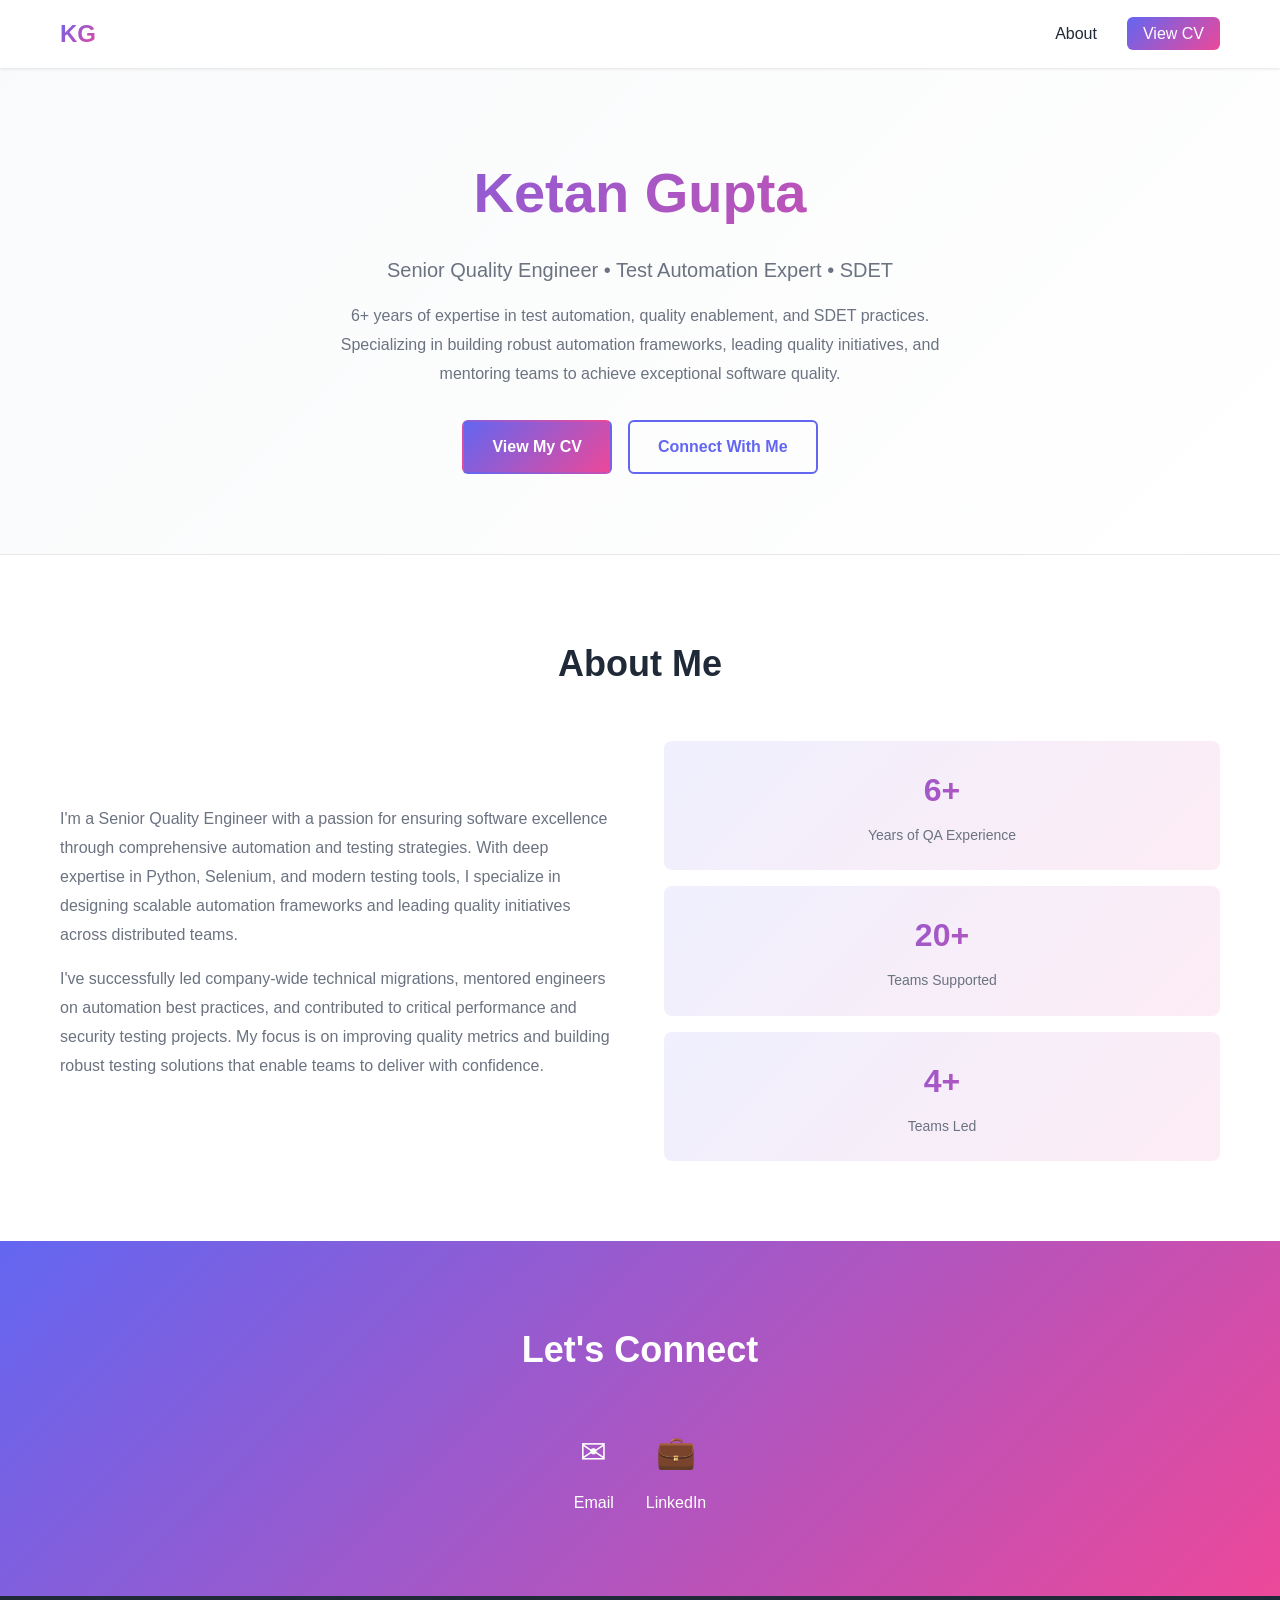
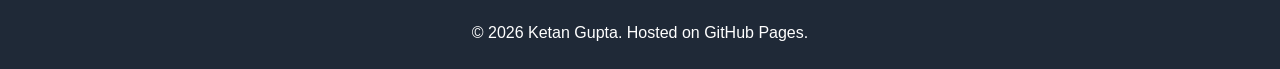
==== index.html @ 24987095 "Remove mobile number from contact information Co-Authored-By: Claude Haiku 4.5 <noreply@anthropic.co" ====
<!DOCTYPE html>
<html lang="en">
<head>
    <meta charset="UTF-8">
    <meta name="viewport" content="width=device-width, initial-scale=1.0">
    <title>Ketan Gupta - Developer & Creative</title>
    <link rel="stylesheet" href="styles.css">
</head>
<body>
    <nav class="navbar">
        <div class="container">
            <div class="logo">KG</div>
            <ul class="nav-links">
                <li><a href="#about">About</a></li>
                <li><a href="cv.html" class="nav-cta">View CV</a></li>
            </ul>
        </div>
    </nav>

    <header class="hero">
        <div class="container">
            <div class="hero-content">
                <h1>Ketan Gupta</h1>
                <p class="tagline">Senior Quality Engineer • Test Automation Expert • SDET</p>
                <p class="description">6+ years of expertise in test automation, quality enablement, and SDET practices. Specializing in building robust automation frameworks, leading quality initiatives, and mentoring teams to achieve exceptional software quality.</p>
                <div class="cta-buttons">
                    <a href="cv.html" class="btn btn-primary">View My CV</a>
                    <a href="#contact" class="btn btn-secondary">Connect With Me</a>
                </div>
            </div>
        </div>
    </header>

    <section id="about" class="about">
        <div class="container">
            <h2>About Me</h2>
            <div class="about-grid">
                <div class="about-text">
                    <p>I'm a Senior Quality Engineer with a passion for ensuring software excellence through comprehensive automation and testing strategies. With deep expertise in Python, Selenium, and modern testing tools, I specialize in designing scalable automation frameworks and leading quality initiatives across distributed teams.</p>
                    <p>I've successfully led company-wide technical migrations, mentored engineers on automation best practices, and contributed to critical performance and security testing projects. My focus is on improving quality metrics and building robust testing solutions that enable teams to deliver with confidence.</p>
                </div>
                <div class="about-highlights">
                    <div class="highlight-card">
                        <h3>6+</h3>
                        <p>Years of QA Experience</p>
                    </div>
                    <div class="highlight-card">
                        <h3>20+</h3>
                        <p>Teams Supported</p>
                    </div>
                    <div class="highlight-card">
                        <h3>4+</h3>
                        <p>Teams Led</p>
                    </div>
                </div>
            </div>
        </div>
    </section>

    <section id="contact" class="contact">
        <div class="container">
            <h2>Let's Connect</h2>
            <div class="contact-links">
                <a href="mailto:kguptabpl@gmail.com" class="contact-item">
                    <span class="icon">✉</span>
                    <span>Email</span>
                </a>
                <a href="https://linkedin.com/in/ketangupta94" class="contact-item">
                    <span class="icon">💼</span>
                    <span>LinkedIn</span>
                </a>
            </div>
        </div>
    </section>

    <footer>
        <div class="container">
            <p>&copy; 2026 Ketan Gupta. Hosted on GitHub Pages.</p>
        </div>
    </footer>
</body>
</html>
---- styles.css ----
* {
    margin: 0;
    padding: 0;
    box-sizing: border-box;
}

:root {
    --primary: #6366f1;
    --primary-dark: #4f46e5;
    --secondary: #ec4899;
    --accent: #f59e0b;
    --text-dark: #1f2937;
    --text-light: #6b7280;
    --bg-light: #f9fafb;
    --bg-white: #ffffff;
    --border: #e5e7eb;
}

body {
    font-family: -apple-system, BlinkMacSystemFont, 'Segoe UI', 'Roboto', 'Oxygen',
        'Ubuntu', 'Cantarell', 'Fira Sans', 'Droid Sans', 'Helvetica Neue',
        sans-serif;
    line-height: 1.6;
    color: var(--text-dark);
    background-color: var(--bg-light);
}

.container {
    max-width: 1200px;
    margin: 0 auto;
    padding: 0 20px;
}

/* Navigation */
.navbar {
    background: var(--bg-white);
    box-shadow: 0 1px 3px rgba(0, 0, 0, 0.1);
    position: sticky;
    top: 0;
    z-index: 100;
}

.navbar .container {
    display: flex;
    justify-content: space-between;
    align-items: center;
    padding: 15px 20px;
}

.logo {
    font-size: 24px;
    font-weight: 700;
    background: linear-gradient(135deg, var(--primary), var(--secondary));
    -webkit-background-clip: text;
    -webkit-text-fill-color: transparent;
    background-clip: text;
    text-decoration: none;
    display: block;
}

.nav-links {
    display: flex;
    list-style: none;
    gap: 30px;
    align-items: center;
}

.nav-links a {
    text-decoration: none;
    color: var(--text-dark);
    font-weight: 500;
    transition: color 0.3s ease;
}

.nav-links a:hover {
    color: var(--primary);
}

.nav-cta {
    background: linear-gradient(135deg, var(--primary), var(--secondary)) !important;
    color: white !important;
    padding: 8px 16px;
    border-radius: 6px;
    transition: transform 0.3s ease;
}

.nav-cta:hover {
    transform: translateY(-2px);
    box-shadow: 0 4px 12px rgba(99, 102, 241, 0.3);
}

/* Hero Section */
.hero {
    padding: 80px 20px;
    background: linear-gradient(135deg, #f9fafb 0%, #ffffff 100%);
    text-align: center;
    border-bottom: 1px solid var(--border);
}

.hero-content h1 {
    font-size: clamp(36px, 8vw, 56px);
    margin-bottom: 16px;
    background: linear-gradient(135deg, var(--primary), var(--secondary));
    -webkit-background-clip: text;
    -webkit-text-fill-color: transparent;
    background-clip: text;
}

.tagline {
    font-size: 20px;
    color: var(--text-light);
    margin-bottom: 16px;
    font-weight: 500;
}

.description {
    font-size: 16px;
    color: var(--text-light);
    max-width: 600px;
    margin: 0 auto 32px;
    line-height: 1.8;
}

.cta-buttons {
    display: flex;
    gap: 16px;
    justify-content: center;
    flex-wrap: wrap;
}

.btn {
    padding: 12px 28px;
    border-radius: 6px;
    text-decoration: none;
    font-weight: 600;
    transition: all 0.3s ease;
    display: inline-block;
    border: 2px solid transparent;
}

.btn-primary {
    background: linear-gradient(135deg, var(--primary), var(--secondary));
    color: white;
}

.btn-primary:hover {
    transform: translateY(-2px);
    box-shadow: 0 8px 20px rgba(99, 102, 241, 0.3);
}

.btn-secondary {
    background: transparent;
    color: var(--primary);
    border-color: var(--primary);
}

.btn-secondary:hover {
    background: var(--primary);
    color: white;
}

/* About Section */
.about {
    padding: 80px 20px;
    background: var(--bg-white);
}

.about h2 {
    font-size: 36px;
    margin-bottom: 48px;
    text-align: center;
}

.about-grid {
    display: grid;
    grid-template-columns: 1fr 1fr;
    gap: 48px;
    align-items: center;
}

.about-text p {
    margin-bottom: 16px;
    font-size: 16px;
    line-height: 1.8;
    color: var(--text-light);
}

.about-highlights {
    display: grid;
    grid-template-columns: 1fr;
    gap: 16px;
}

.highlight-card {
    padding: 24px;
    background: linear-gradient(135deg, rgba(99, 102, 241, 0.1), rgba(236, 72, 153, 0.1));
    border-radius: 8px;
    text-align: center;
}

.highlight-card h3 {
    font-size: 32px;
    background: linear-gradient(135deg, var(--primary), var(--secondary));
    -webkit-background-clip: text;
    -webkit-text-fill-color: transparent;
    background-clip: text;
    margin-bottom: 8px;
}

.highlight-card p {
    color: var(--text-light);
    font-size: 14px;
}

/* Contact Section */
.contact {
    padding: 80px 20px;
    background: linear-gradient(135deg, var(--primary), var(--secondary));
    text-align: center;
}

.contact h2 {
    font-size: 36px;
    color: white;
    margin-bottom: 48px;
}

.contact-links {
    display: flex;
    gap: 32px;
    justify-content: center;
    flex-wrap: wrap;
}

.contact-item {
    display: flex;
    flex-direction: column;
    align-items: center;
    gap: 12px;
    text-decoration: none;
    color: white;
    transition: transform 0.3s ease;
}

.contact-item:hover {
    transform: scale(1.1);
}

.contact-item .icon {
    font-size: 32px;
}

/* Footer */
footer {
    background: var(--text-dark);
    color: white;
    text-align: center;
    padding: 24px 20px;
}

/* CV Specific Styles */
.cv-header {
    background: linear-gradient(135deg, var(--primary), var(--secondary));
    color: white;
    padding: 60px 20px;
}

.cv-header h1 {
    font-size: 48px;
    margin-bottom: 8px;
}

.cv-title {
    font-size: 20px;
    opacity: 0.95;
    margin-bottom: 24px;
}

.cv-contact {
    display: flex;
    gap: 24px;
    flex-wrap: wrap;
    font-size: 14px;
}

.cv-container {
    background: white;
}

.cv-content {
    padding: 60px 20px;
    max-width: 900px;
}

.cv-section {
    margin-bottom: 48px;
}

.cv-section:last-child {
    margin-bottom: 0;
}

.section-title {
    font-size: 24px;
    margin-bottom: 28px;
    padding-bottom: 12px;
    border-bottom: 3px solid var(--primary);
    display: inline-block;
}

/* Experience */
.experience-list {
    display: flex;
    flex-direction: column;
    gap: 32px;
}

.experience-item {
    padding: 24px;
    background: var(--bg-light);
    border-left: 4px solid var(--primary);
    border-radius: 4px;
}

.exp-header {
    display: flex;
    justify-content: space-between;
    align-items: baseline;
    margin-bottom: 8px;
    flex-wrap: wrap;
    gap: 12px;
}

.exp-header h3 {
    font-size: 18px;
    color: var(--text-dark);
}

.exp-date {
    background: var(--primary);
    color: white;
    padding: 4px 12px;
    border-radius: 20px;
    font-size: 12px;
    font-weight: 600;
}

.exp-company {
    color: var(--secondary);
    font-weight: 600;
    margin-bottom: 12px;
    font-size: 14px;
}

.exp-details {
    list-style: none;
    padding: 0;
    margin-top: 12px;
}

.exp-details li {
    color: var(--text-light);
    padding: 6px 0;
    padding-left: 20px;
    position: relative;
}

.exp-details li::before {
    content: "▸";
    position: absolute;
    left: 0;
    color: var(--primary);
}

/* Skills */
.skills-grid {
    display: grid;
    grid-template-columns: repeat(auto-fit, minmax(220px, 1fr));
    gap: 28px;
}

.skill-category h3 {
    margin-bottom: 12px;
    color: var(--text-dark);
    font-size: 16px;
}

.skill-tags {
    display: flex;
    flex-wrap: wrap;
    gap: 8px;
}

.skill-tag {
    background: linear-gradient(135deg, rgba(99, 102, 241, 0.1), rgba(236, 72, 153, 0.1));
    color: var(--primary);
    padding: 6px 14px;
    border-radius: 20px;
    font-size: 13px;
    font-weight: 500;
}

/* Projects */
.projects-grid {
    display: grid;
    grid-template-columns: repeat(auto-fit, minmax(280px, 1fr));
    gap: 28px;
}

.project-card {
    background: var(--bg-light);
    padding: 28px;
    border-radius: 8px;
    border-top: 4px solid var(--primary);
    transition: transform 0.3s ease, box-shadow 0.3s ease;
}

.project-card:hover {
    transform: translateY(-4px);
    box-shadow: 0 12px 24px rgba(0, 0, 0, 0.1);
}

.project-tag {
    font-size: 12px;
    font-weight: 600;
    color: var(--secondary);
    margin-bottom: 8px;
}

.project-card h3 {
    font-size: 18px;
    margin-bottom: 12px;
    color: var(--text-dark);
}

.project-card p {
    color: var(--text-light);
    font-size: 14px;
    margin-bottom: 16px;
    line-height: 1.6;
}

.project-link {
    color: var(--primary);
    text-decoration: none;
    font-weight: 600;
    font-size: 14px;
    transition: color 0.3s ease;
}

.project-link:hover {
    color: var(--secondary);
}

/* Education */
.education-list {
    display: flex;
    flex-direction: column;
    gap: 28px;
}

.education-item {
    padding: 24px;
    background: var(--bg-light);
    border-left: 4px solid var(--secondary);
    border-radius: 4px;
}

.edu-header {
    display: flex;
    justify-content: space-between;
    align-items: baseline;
    margin-bottom: 8px;
    flex-wrap: wrap;
    gap: 12px;
}

.edu-header h3 {
    font-size: 18px;
    color: var(--text-dark);
}

.edu-date {
    background: var(--secondary);
    color: white;
    padding: 4px 12px;
    border-radius: 20px;
    font-size: 12px;
    font-weight: 600;
}

.edu-school {
    color: var(--secondary);
    font-weight: 600;
    margin-bottom: 8px;
    font-size: 14px;
}

.edu-details {
    color: var(--text-light);
    font-size: 14px;
}

/* Responsive */
@media (max-width: 768px) {
    .about-grid {
        grid-template-columns: 1fr;
    }

    .nav-links {
        gap: 16px;
    }

    .hero-content h1 {
        font-size: 32px;
    }

    .tagline {
        font-size: 18px;
    }

    .skills-grid {
        grid-template-columns: 1fr;
    }

    .projects-grid {
        grid-template-columns: 1fr;
    }

    .cv-contact {
        flex-direction: column;
        gap: 12px;
    }

    .exp-header,
    .edu-header {
        flex-direction: column;
        align-items: flex-start;
    }

    .contact-links {
        flex-direction: column;
    }
}
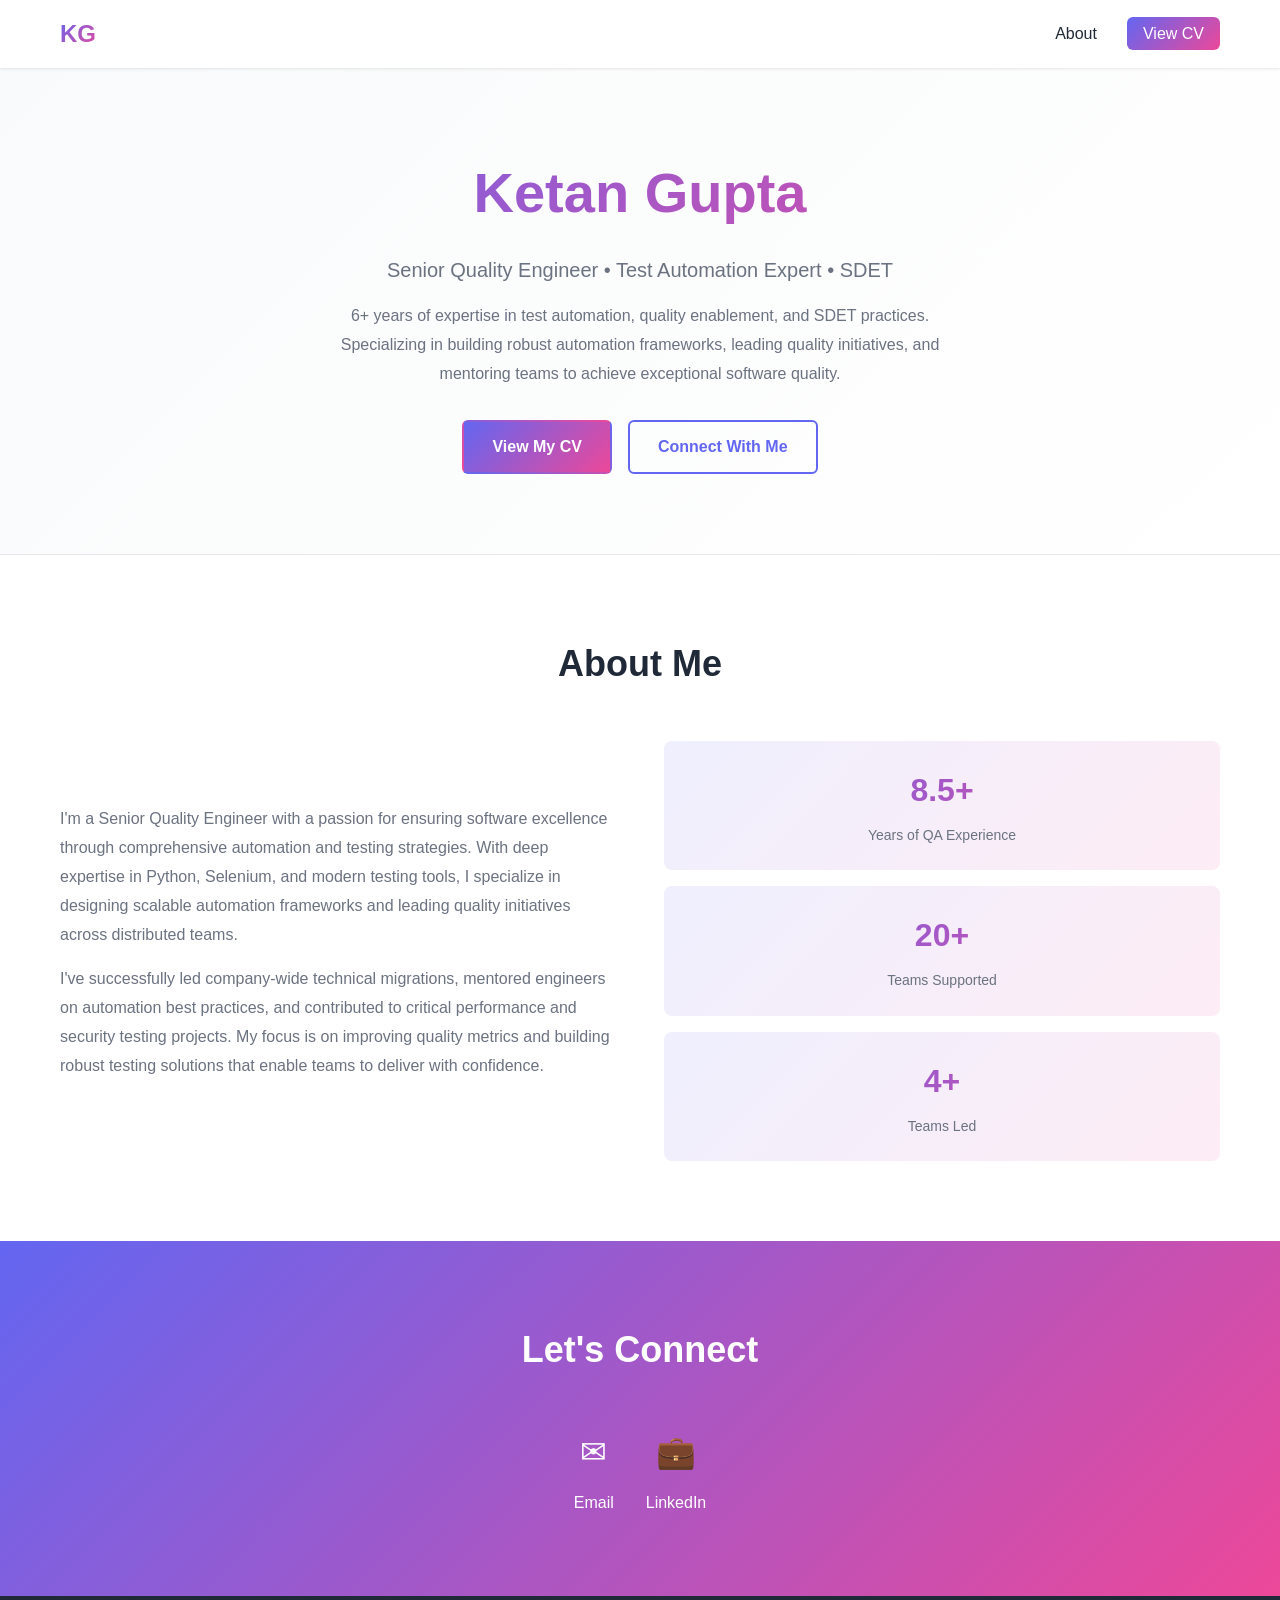
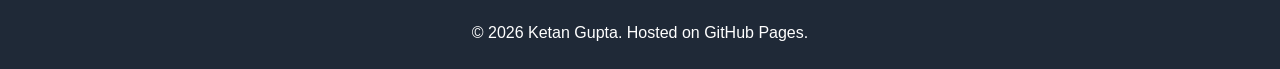
==== commit a6002154: "Update experience from 6+ to 8.5+ years Co-Authored-By: Claude Haiku 4.5 <noreply@anthropic.com>" ====
--- a/index.html
+++ b/index.html
@@ -41,7 +41,7 @@
                 </div>
                 <div class="about-highlights">
                     <div class="highlight-card">
-                        <h3>6+</h3>
+                        <h3>8.5+</h3>
                         <p>Years of QA Experience</p>
                     </div>
                     <div class="highlight-card">
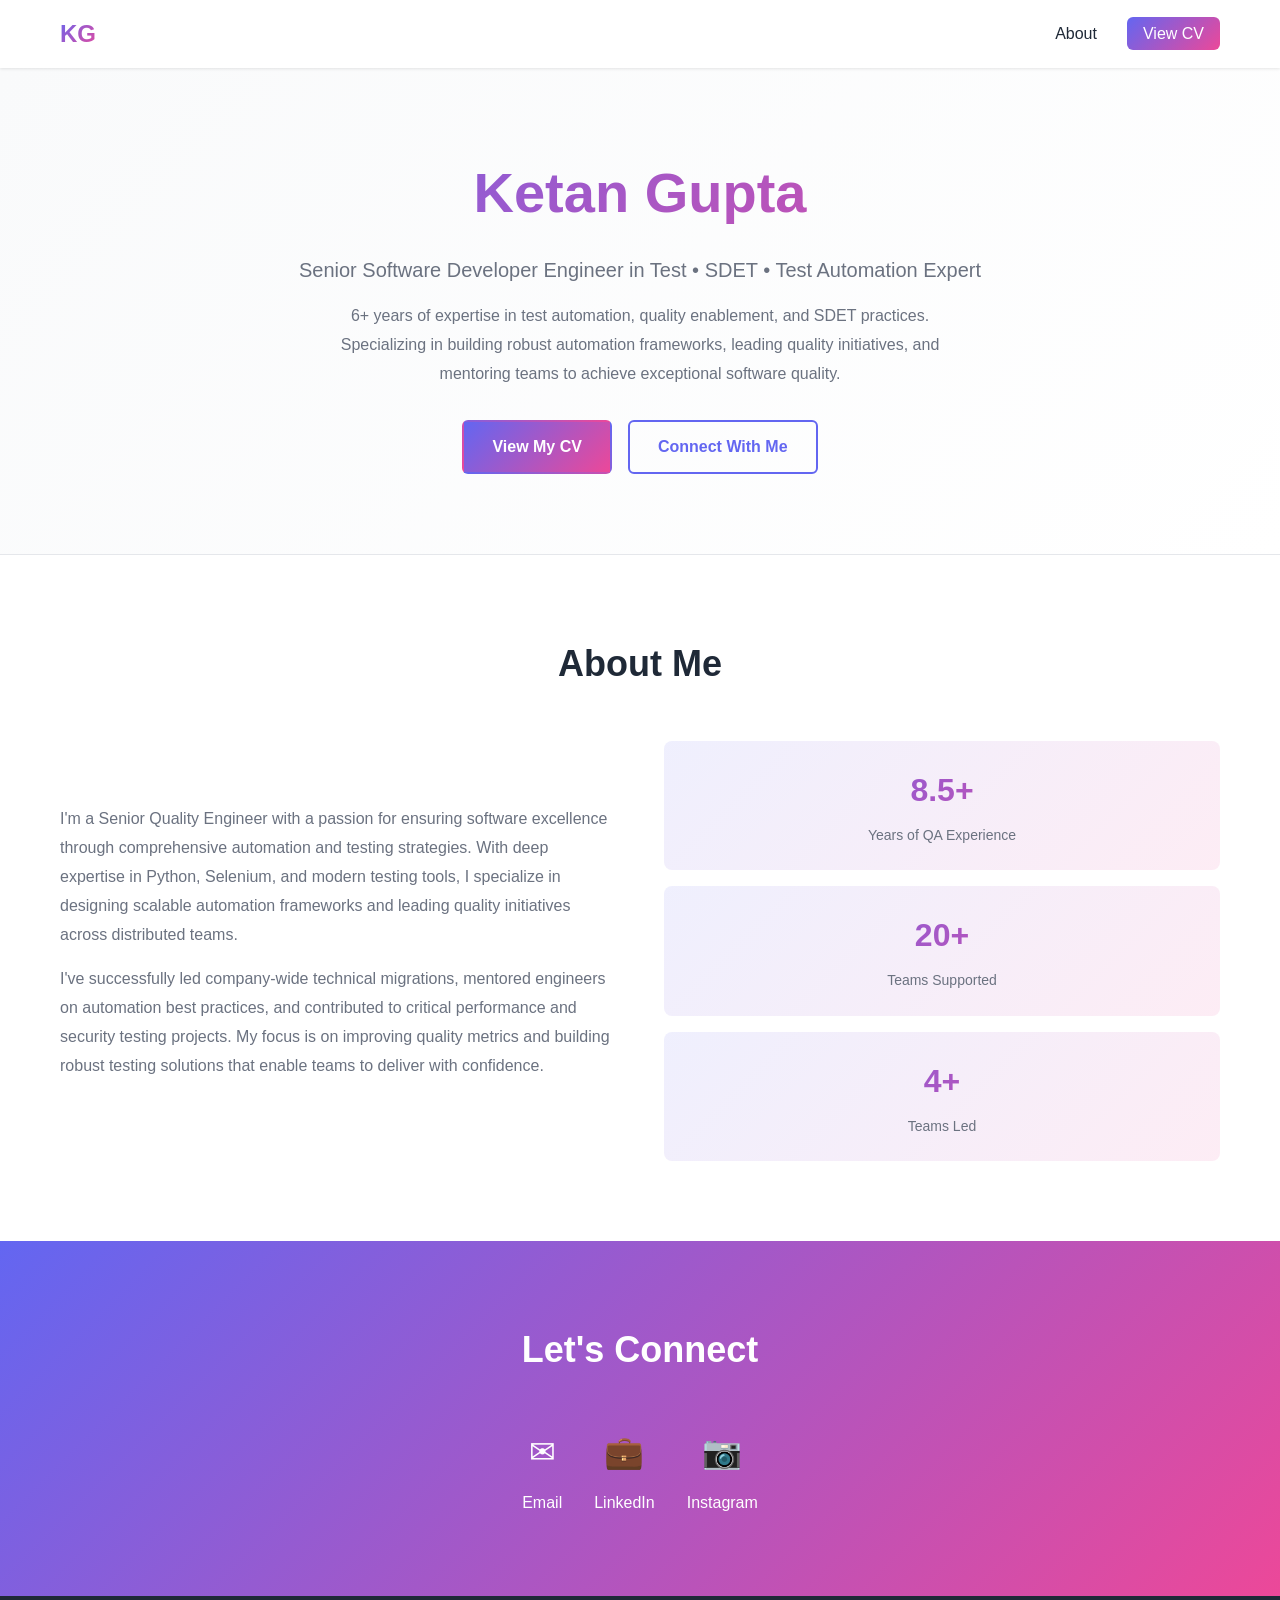
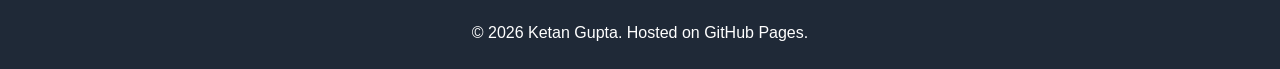
==== commit ddeade2f: "Update job title to Senior Software Developer Engineer in Test and enhance contact information in CV" ====
--- a/index.html
+++ b/index.html
@@ -21,7 +21,7 @@
         <div class="container">
             <div class="hero-content">
                 <h1>Ketan Gupta</h1>
-                <p class="tagline">Senior Quality Engineer • Test Automation Expert • SDET</p>
+                <p class="tagline">Senior Software Developer Engineer in Test • SDET • Test Automation Expert</p>
                 <p class="description">6+ years of expertise in test automation, quality enablement, and SDET practices. Specializing in building robust automation frameworks, leading quality initiatives, and mentoring teams to achieve exceptional software quality.</p>
                 <div class="cta-buttons">
                     <a href="cv.html" class="btn btn-primary">View My CV</a>
@@ -69,6 +69,10 @@
                     <span class="icon">💼</span>
                     <span>LinkedIn</span>
                 </a>
+                <a href="https://instagram.com/k10.gupta" class="contact-item">
+                    <span class="icon">📷</span>
+                    <span>Instagram</span>
+                </a>
             </div>
         </div>
     </section>
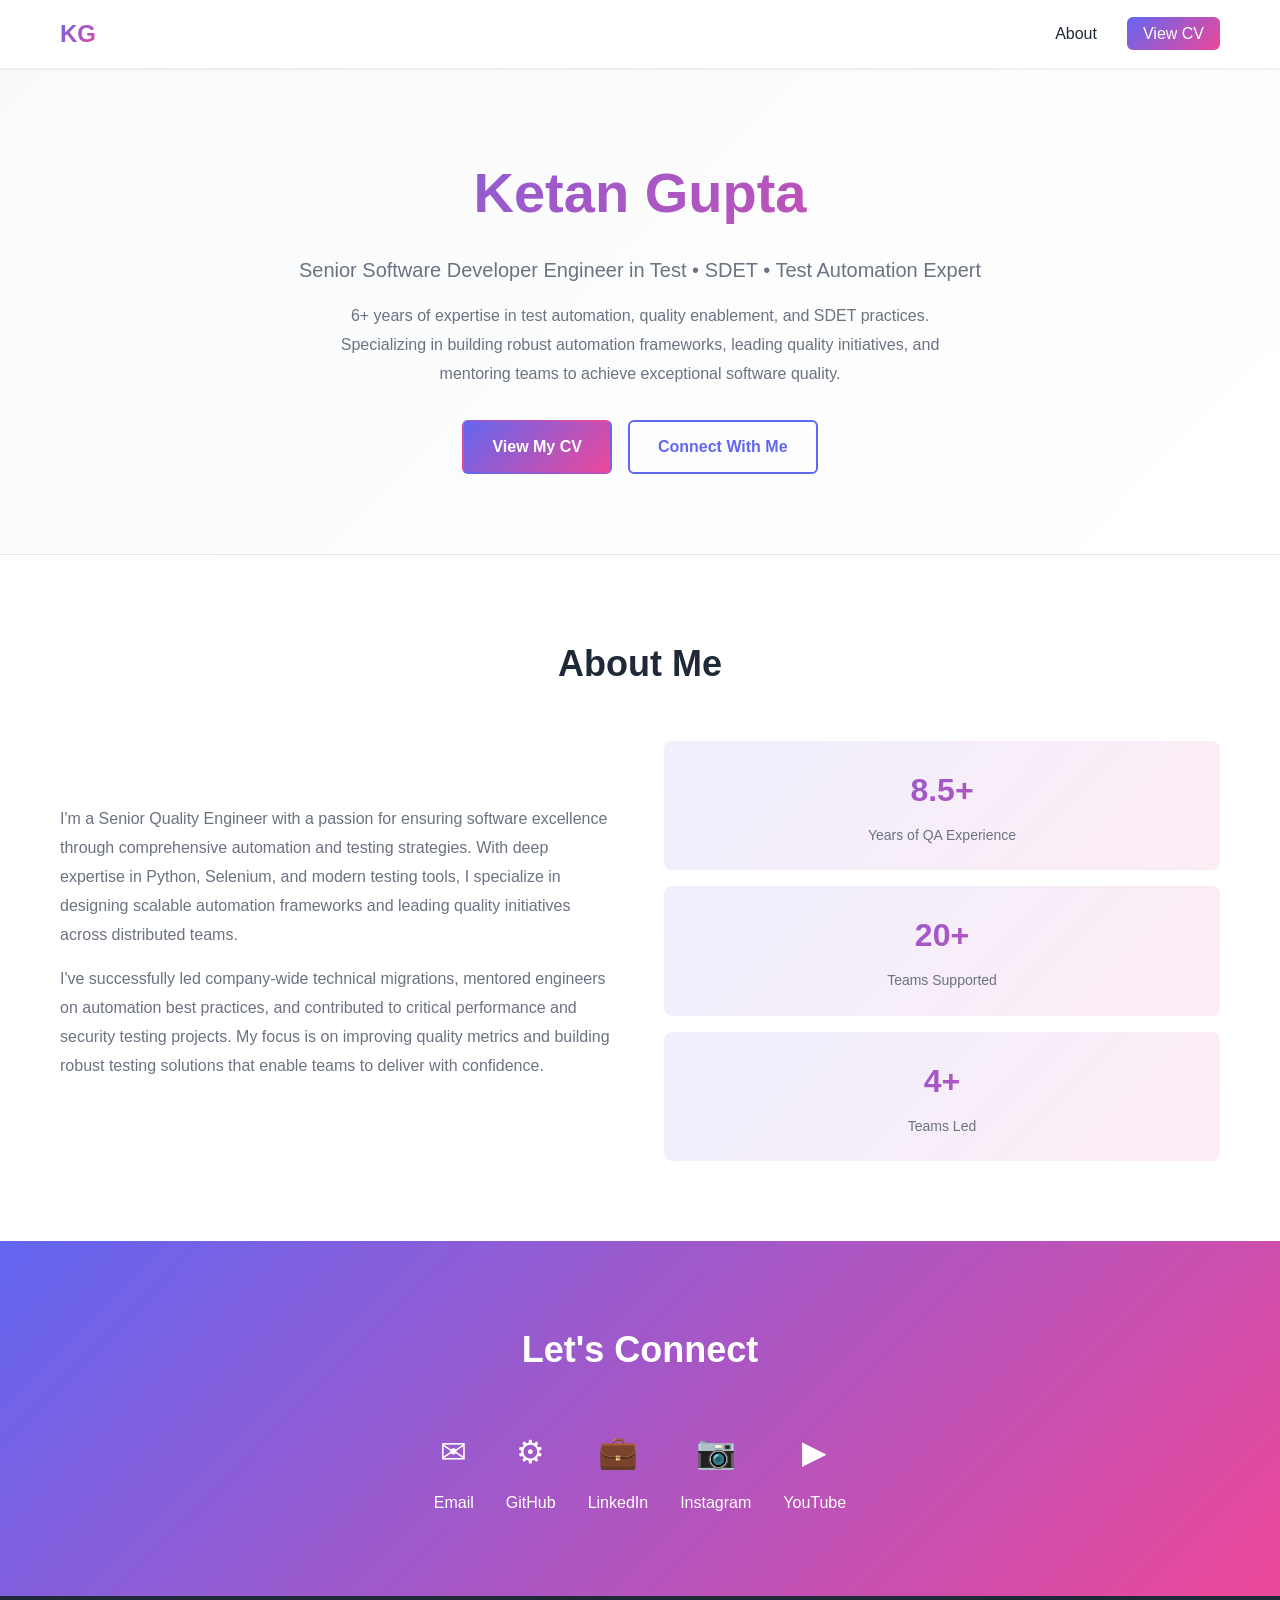
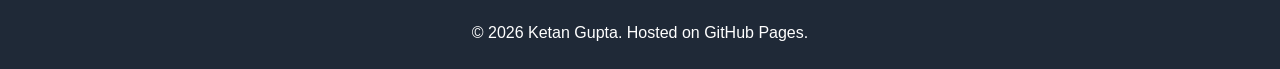
==== commit 6f0cae45: "Add GitHub and YouTube links to contact information in CV and index pages" ====
--- a/index.html
+++ b/index.html
@@ -65,6 +65,10 @@
                     <span class="icon">✉</span>
                     <span>Email</span>
                 </a>
+                <a href="https://github.com/kg-94" class="contact-item">
+                    <span class="icon">⚙</span>
+                    <span>GitHub</span>
+                </a>
                 <a href="https://linkedin.com/in/ketangupta94" class="contact-item">
                     <span class="icon">💼</span>
                     <span>LinkedIn</span>
@@ -72,6 +76,10 @@
                 <a href="https://instagram.com/k10.gupta" class="contact-item">
                     <span class="icon">📷</span>
                     <span>Instagram</span>
+                </a>
+                <a href="https://www.youtube.com/@guptaketan" class="contact-item">
+                    <span class="icon">▶</span>
+                    <span>YouTube</span>
                 </a>
             </div>
         </div>
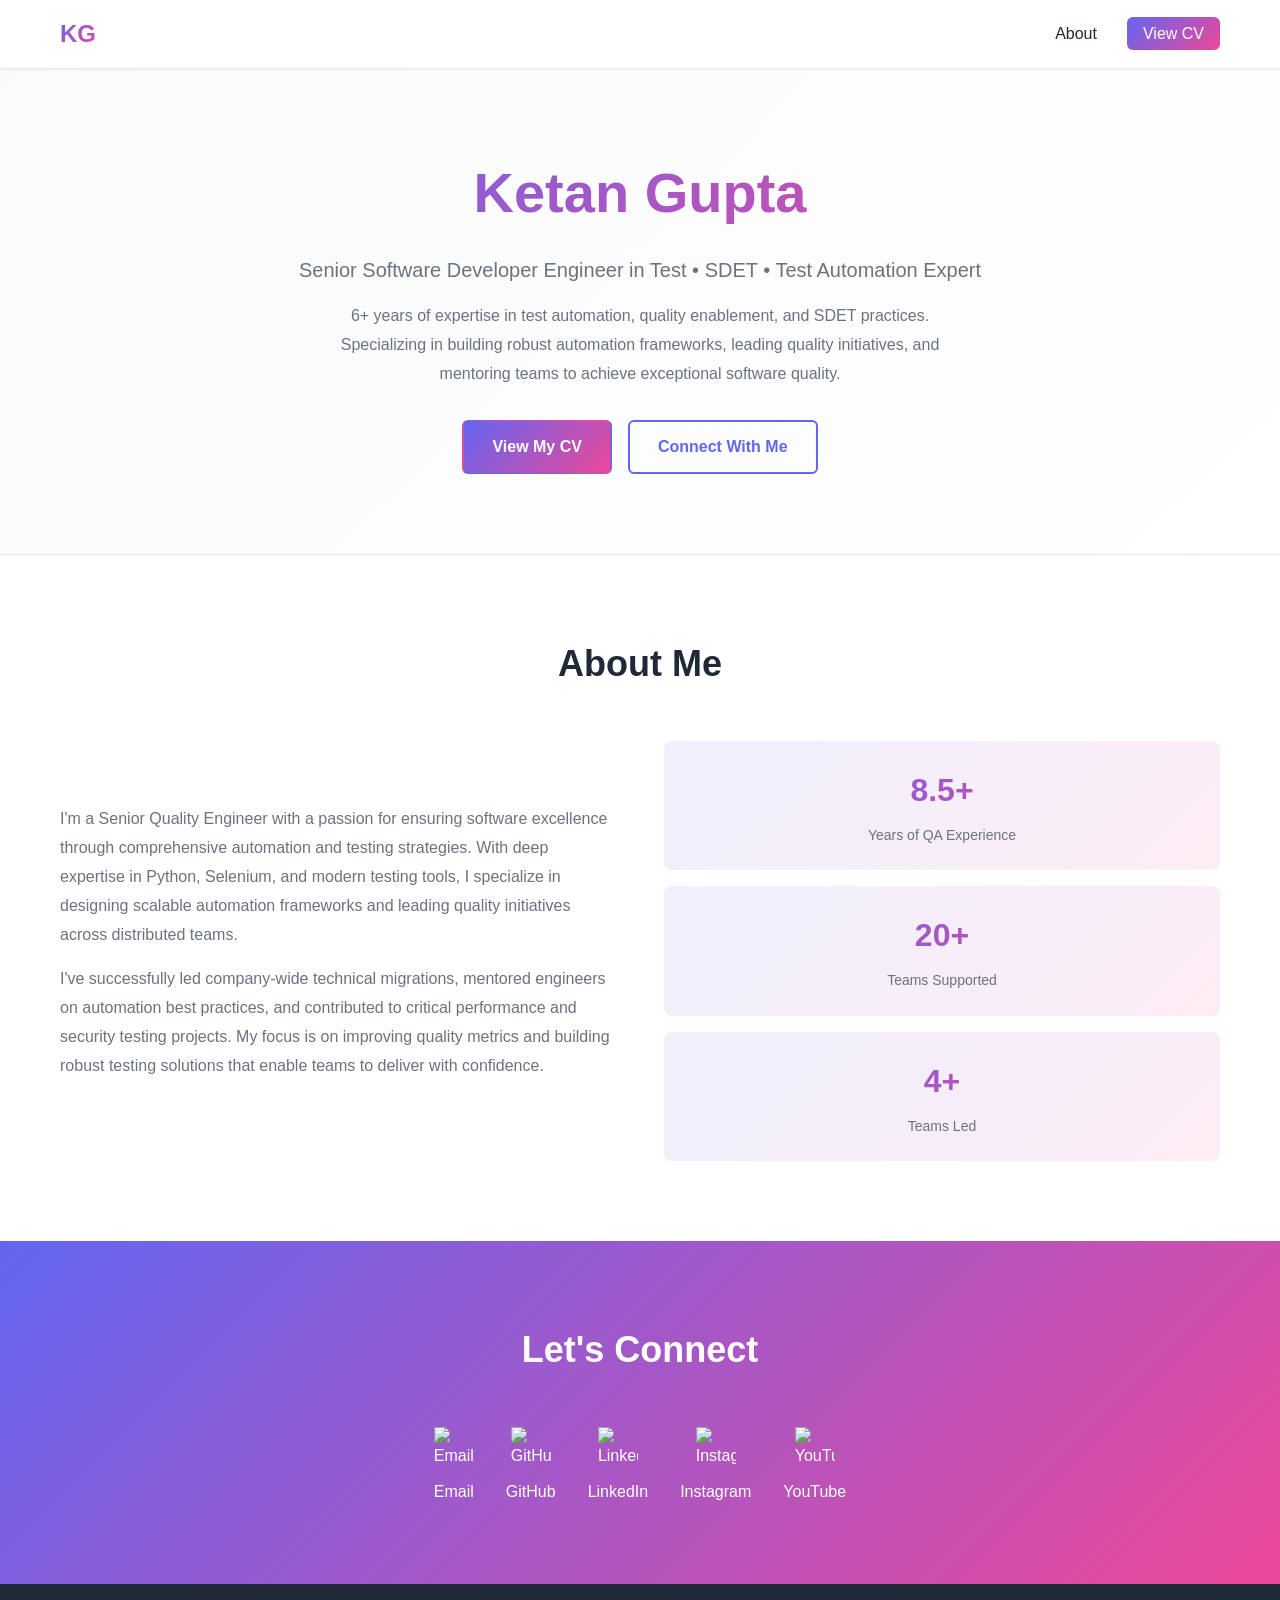
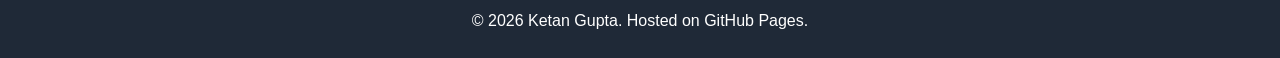
==== commit d18577be: "Enhance CV portfolio by updating job title, improving contact links with icons, and refining layout " ====
--- a/index.html
+++ b/index.html
@@ -62,23 +62,23 @@
             <h2>Let's Connect</h2>
             <div class="contact-links">
                 <a href="mailto:kguptabpl@gmail.com" class="contact-item">
-                    <span class="icon">✉</span>
+                    <img src="assets/email-icon.png" alt="Email" class="contact-icon">
                     <span>Email</span>
                 </a>
                 <a href="https://github.com/kg-94" class="contact-item">
-                    <span class="icon">⚙</span>
+                    <img src="assets/github-icon.png" alt="GitHub" class="contact-icon">
                     <span>GitHub</span>
                 </a>
                 <a href="https://linkedin.com/in/ketangupta94" class="contact-item">
-                    <span class="icon">💼</span>
+                    <img src="assets/linkedin-icon.png" alt="LinkedIn" class="contact-icon">
                     <span>LinkedIn</span>
                 </a>
                 <a href="https://instagram.com/k10.gupta" class="contact-item">
-                    <span class="icon">📷</span>
+                    <img src="assets/instagram-icon.png" alt="Instagram" class="contact-icon">
                     <span>Instagram</span>
                 </a>
                 <a href="https://www.youtube.com/@guptaketan" class="contact-item">
-                    <span class="icon">▶</span>
+                    <img src="assets/youtube-icon.png" alt="YouTube" class="contact-icon">
                     <span>YouTube</span>
                 </a>
             </div>
--- a/styles.css
+++ b/styles.css
@@ -250,6 +250,12 @@
     font-size: 32px;
 }
 
+.contact-icon {
+    width: 40px;
+    height: 40px;
+    display: block;
+}
+
 /* Footer */
 footer {
     background: var(--text-dark);
@@ -281,6 +287,32 @@
     gap: 24px;
     flex-wrap: wrap;
     font-size: 14px;
+    align-items: center;
+}
+
+.cv-contact-link {
+    display: flex;
+    align-items: center;
+    gap: 8px;
+    text-decoration: none;
+    color: white;
+    transition: opacity 0.3s ease;
+}
+
+.cv-contact-link:hover {
+    opacity: 0.8;
+}
+
+.cv-contact-icon {
+    width: 24px;
+    height: 24px;
+    display: block;
+}
+
+.cv-contact-location {
+    display: flex;
+    align-items: center;
+    gap: 8px;
 }
 
 .cv-container {
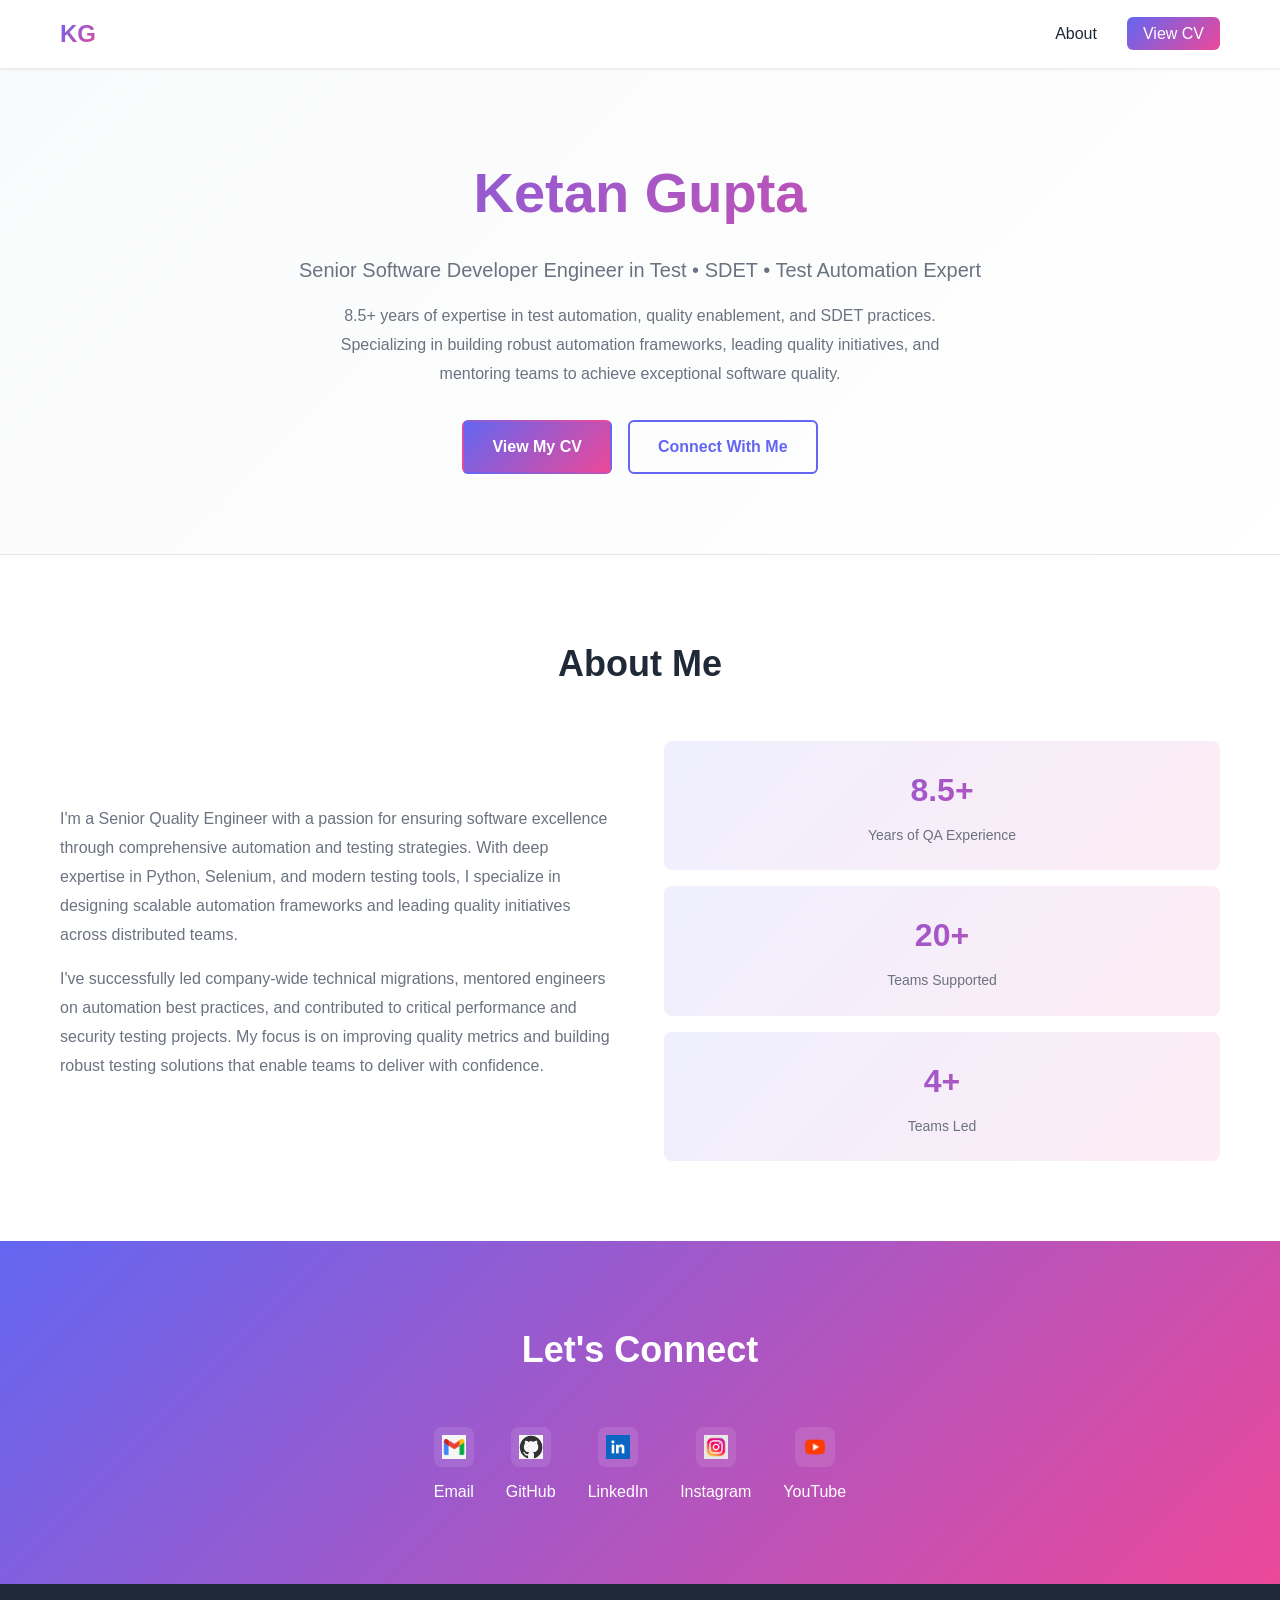
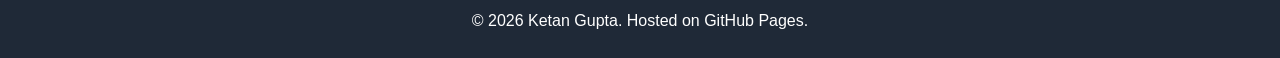
==== commit 434d1492: "Update experience description to reflect 8.5 years in test automation and SDET practices" ====
--- a/index.html
+++ b/index.html
@@ -22,7 +22,7 @@
             <div class="hero-content">
                 <h1>Ketan Gupta</h1>
                 <p class="tagline">Senior Software Developer Engineer in Test • SDET • Test Automation Expert</p>
-                <p class="description">6+ years of expertise in test automation, quality enablement, and SDET practices. Specializing in building robust automation frameworks, leading quality initiatives, and mentoring teams to achieve exceptional software quality.</p>
+                <p class="description">8.5+ years of expertise in test automation, quality enablement, and SDET practices. Specializing in building robust automation frameworks, leading quality initiatives, and mentoring teams to achieve exceptional software quality.</p>
                 <div class="cta-buttons">
                     <a href="cv.html" class="btn btn-primary">View My CV</a>
                     <a href="#contact" class="btn btn-secondary">Connect With Me</a>
--- a/styles.css
+++ b/styles.css
@@ -254,6 +254,14 @@
     width: 40px;
     height: 40px;
     display: block;
+    background-color: rgba(255, 255, 255, 0.1);
+    padding: 8px;
+    border-radius: 8px;
+    transition: background-color 0.3s ease;
+}
+
+.contact-item:hover .contact-icon {
+    background-color: rgba(255, 255, 255, 0.2);
 }
 
 /* Footer */
@@ -307,6 +315,14 @@
     width: 24px;
     height: 24px;
     display: block;
+    background-color: rgba(255, 255, 255, 0.2);
+    padding: 6px;
+    border-radius: 6px;
+    transition: background-color 0.3s ease;
+}
+
+.cv-contact-link:hover .cv-contact-icon {
+    background-color: rgba(255, 255, 255, 0.3);
 }
 
 .cv-contact-location {
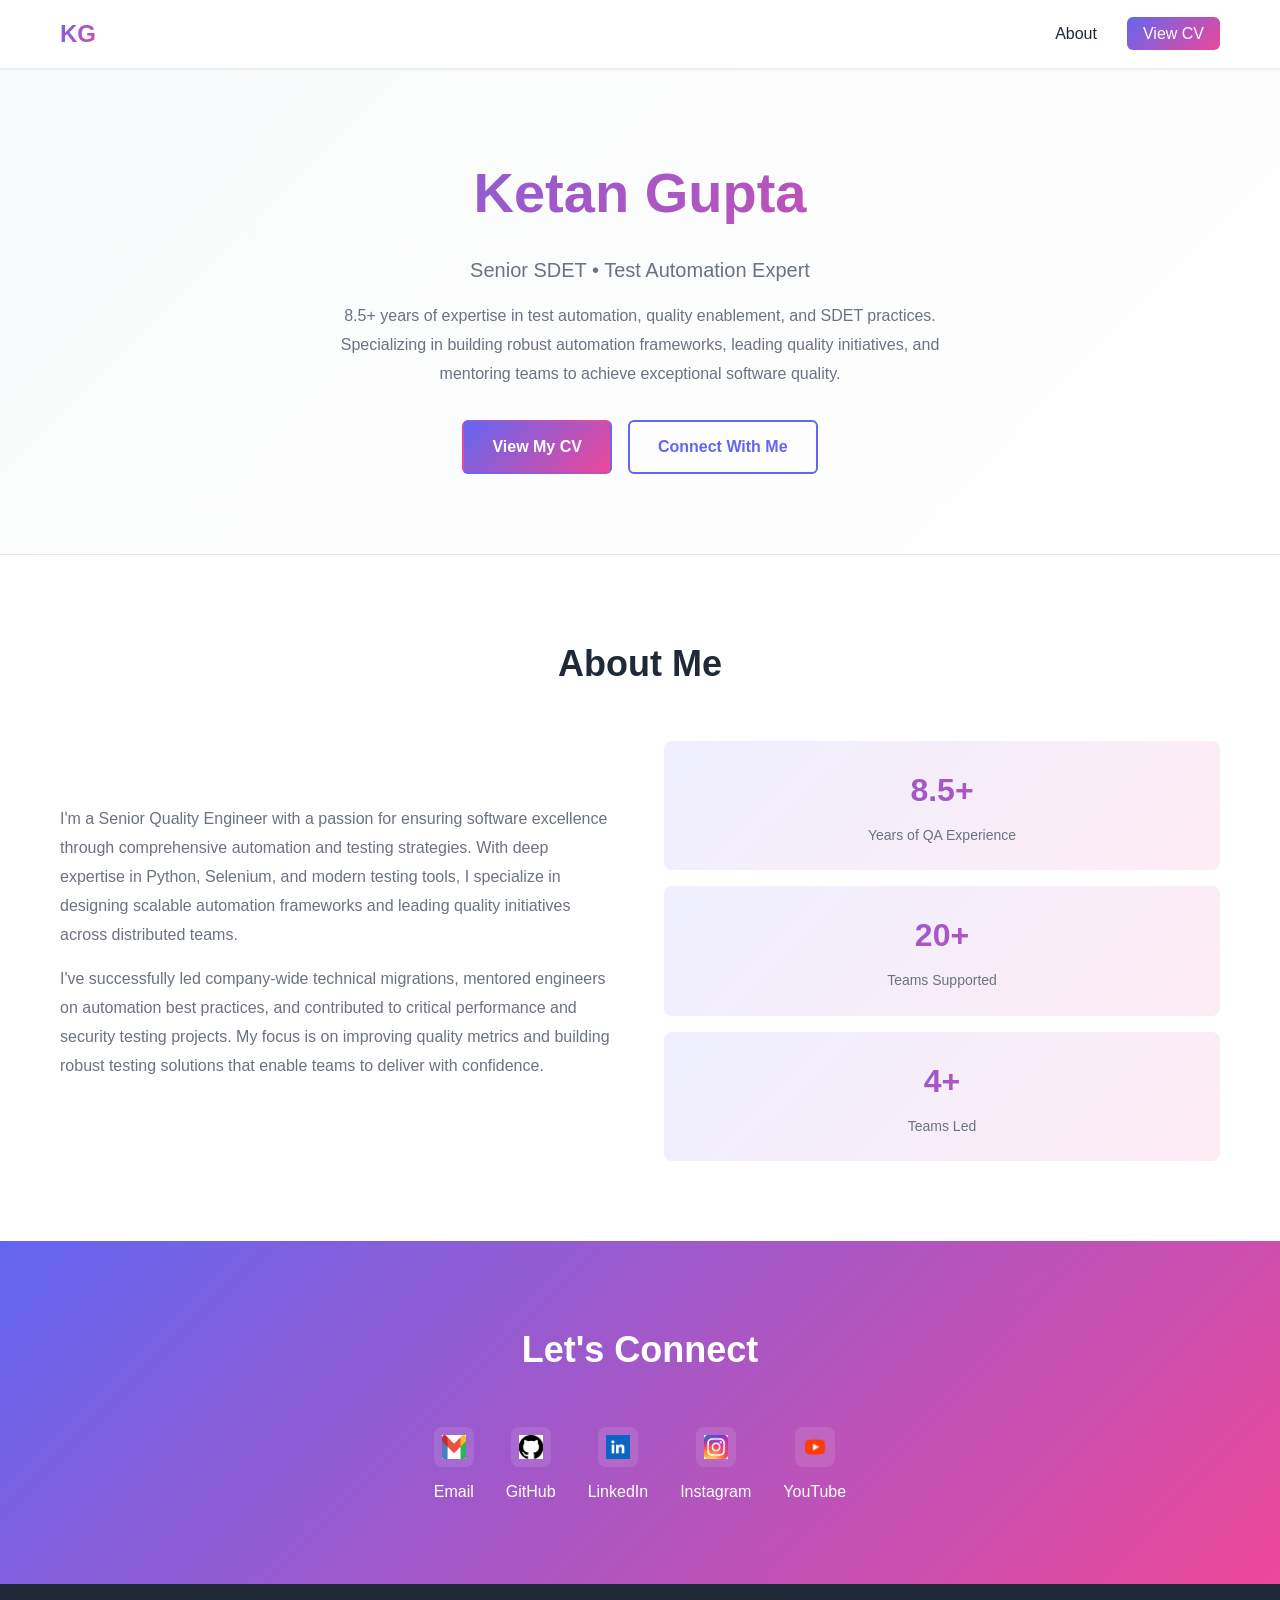
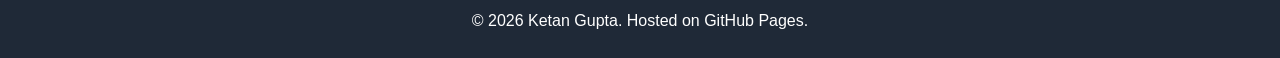
==== commit ee5ad277: "Refine job titles in CV and index pages for clarity and conciseness" ====
--- a/index.html
+++ b/index.html
@@ -21,7 +21,7 @@
         <div class="container">
             <div class="hero-content">
                 <h1>Ketan Gupta</h1>
-                <p class="tagline">Senior Software Developer Engineer in Test • SDET • Test Automation Expert</p>
+                <p class="tagline">Senior SDET • Test Automation Expert</p>
                 <p class="description">8.5+ years of expertise in test automation, quality enablement, and SDET practices. Specializing in building robust automation frameworks, leading quality initiatives, and mentoring teams to achieve exceptional software quality.</p>
                 <div class="cta-buttons">
                     <a href="cv.html" class="btn btn-primary">View My CV</a>
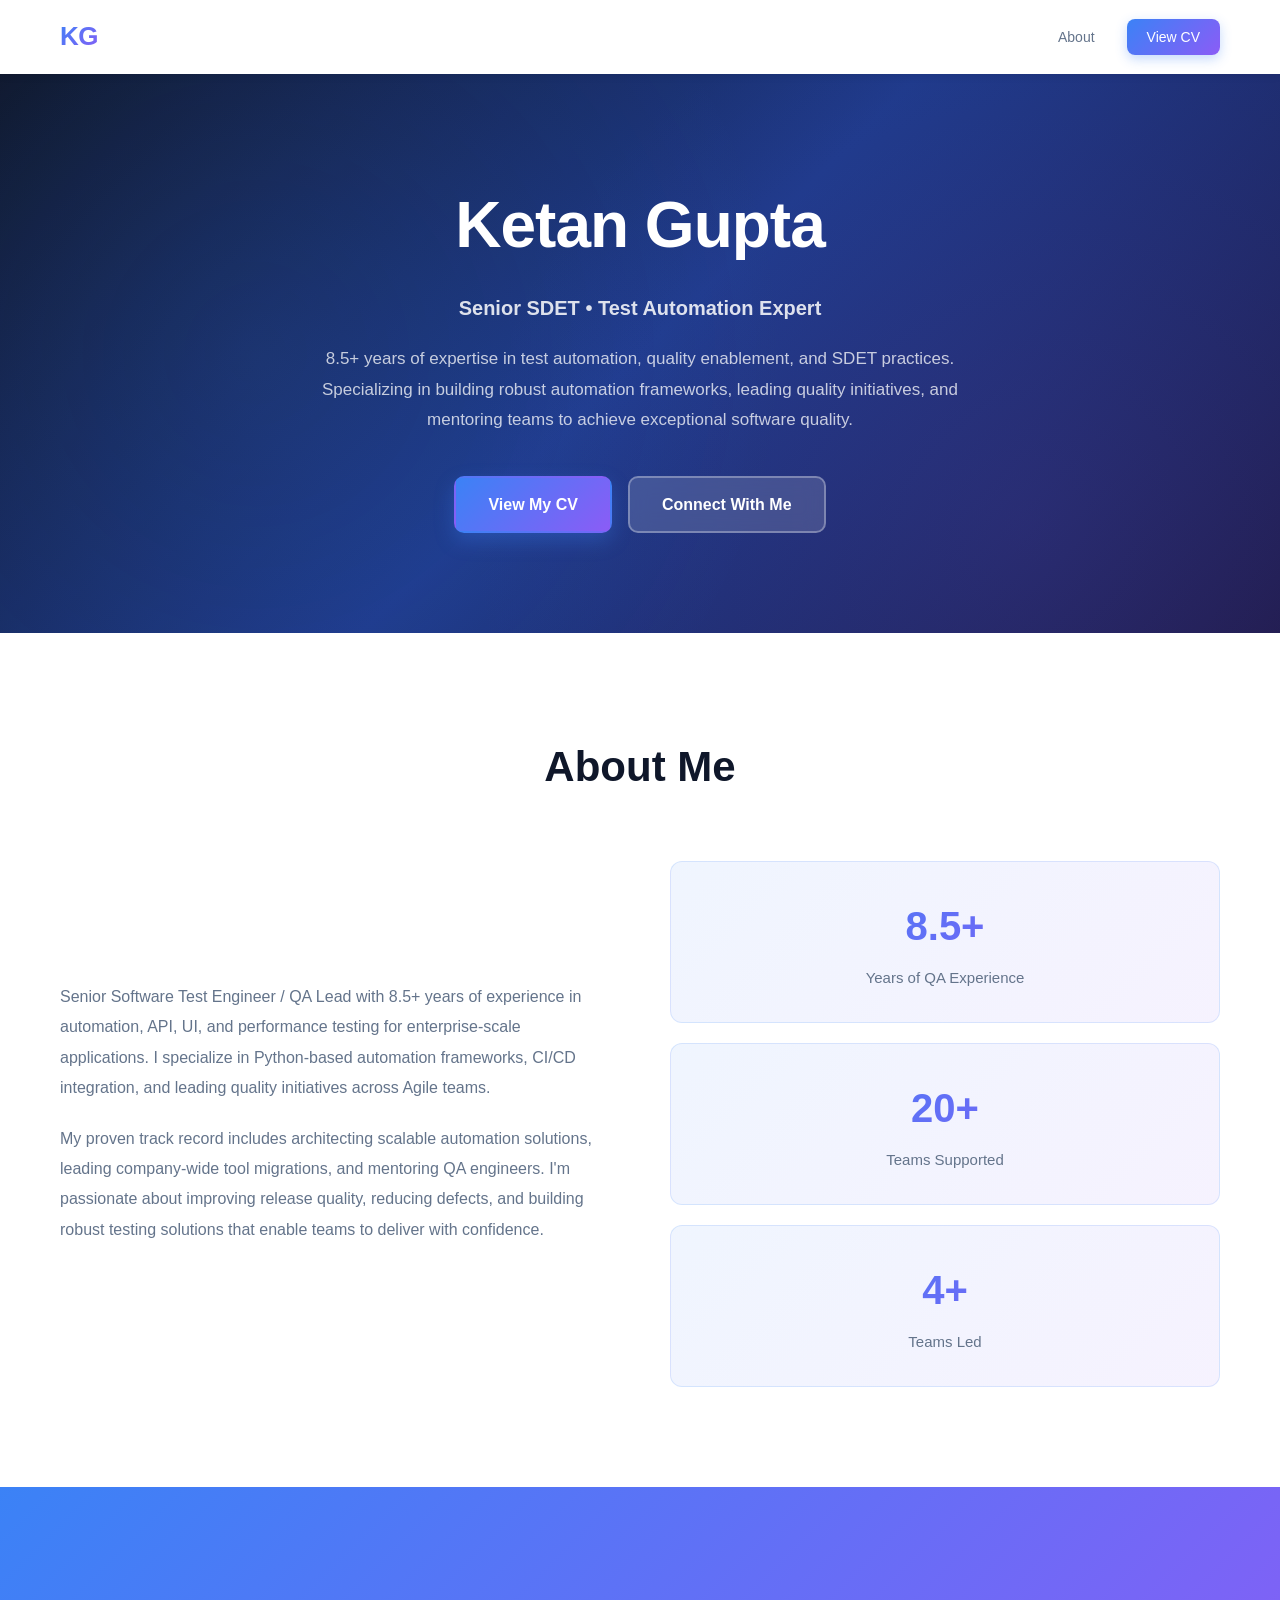
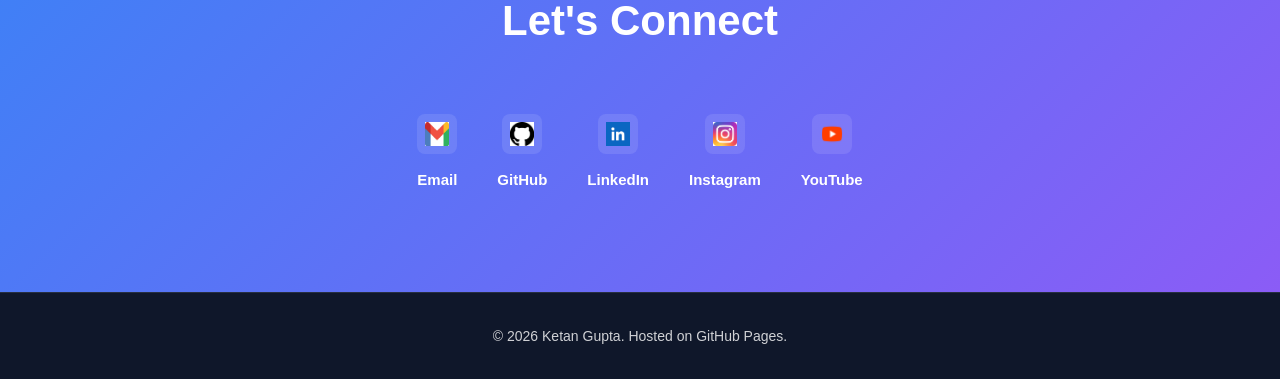
==== commit 6dd82a8c: "Update CV and index pages to enhance professional summary, experience details, and add awards sectio" ====
--- a/index.html
+++ b/index.html
@@ -36,8 +36,8 @@
             <h2>About Me</h2>
             <div class="about-grid">
                 <div class="about-text">
-                    <p>I'm a Senior Quality Engineer with a passion for ensuring software excellence through comprehensive automation and testing strategies. With deep expertise in Python, Selenium, and modern testing tools, I specialize in designing scalable automation frameworks and leading quality initiatives across distributed teams.</p>
-                    <p>I've successfully led company-wide technical migrations, mentored engineers on automation best practices, and contributed to critical performance and security testing projects. My focus is on improving quality metrics and building robust testing solutions that enable teams to deliver with confidence.</p>
+                    <p>Senior Software Test Engineer / QA Lead with 8.5+ years of experience in automation, API, UI, and performance testing for enterprise-scale applications. I specialize in Python-based automation frameworks, CI/CD integration, and leading quality initiatives across Agile teams.</p>
+                    <p>My proven track record includes architecting scalable automation solutions, leading company-wide tool migrations, and mentoring QA engineers. I'm passionate about improving release quality, reducing defects, and building robust testing solutions that enable teams to deliver with confidence.</p>
                 </div>
                 <div class="about-highlights">
                     <div class="highlight-card">
--- a/styles.css
+++ b/styles.css
@@ -5,15 +5,17 @@
 }
 
 :root {
-    --primary: #6366f1;
-    --primary-dark: #4f46e5;
-    --secondary: #ec4899;
-    --accent: #f59e0b;
-    --text-dark: #1f2937;
-    --text-light: #6b7280;
-    --bg-light: #f9fafb;
+    --primary: #3b82f6;
+    --primary-dark: #1d4ed8;
+    --secondary: #8b5cf6;
+    --accent: #06b6d4;
+    --text-dark: #0f172a;
+    --text-light: #64748b;
+    --text-muted: #94a3b8;
+    --bg-light: #f8fafc;
     --bg-white: #ffffff;
-    --border: #e5e7eb;
+    --border: #e2e8f0;
+    --success: #10b981;
 }
 
 body {
@@ -22,7 +24,7 @@
         sans-serif;
     line-height: 1.6;
     color: var(--text-dark);
-    background-color: var(--bg-light);
+    background-color: #f0f4f8;
 }
 
 .container {
@@ -34,41 +36,45 @@
 /* Navigation */
 .navbar {
     background: var(--bg-white);
-    box-shadow: 0 1px 3px rgba(0, 0, 0, 0.1);
+    box-shadow: 0 2px 8px rgba(0, 0, 0, 0.08);
     position: sticky;
     top: 0;
     z-index: 100;
+    backdrop-filter: blur(10px);
+    background-color: rgba(255, 255, 255, 0.95);
 }
 
 .navbar .container {
     display: flex;
     justify-content: space-between;
     align-items: center;
-    padding: 15px 20px;
+    padding: 16px 20px;
 }
 
 .logo {
-    font-size: 24px;
-    font-weight: 700;
-    background: linear-gradient(135deg, var(--primary), var(--secondary));
+    font-size: 26px;
+    font-weight: 800;
+    background: linear-gradient(135deg, var(--primary) 0%, var(--secondary) 100%);
     -webkit-background-clip: text;
     -webkit-text-fill-color: transparent;
     background-clip: text;
     text-decoration: none;
     display: block;
+    letter-spacing: -0.5px;
 }
 
 .nav-links {
     display: flex;
     list-style: none;
-    gap: 30px;
+    gap: 32px;
     align-items: center;
 }
 
 .nav-links a {
     text-decoration: none;
-    color: var(--text-dark);
+    color: var(--text-light);
     font-weight: 500;
+    font-size: 14px;
     transition: color 0.3s ease;
 }
 
@@ -77,47 +83,67 @@
 }
 
 .nav-cta {
-    background: linear-gradient(135deg, var(--primary), var(--secondary)) !important;
+    background: linear-gradient(135deg, var(--primary) 0%, var(--secondary) 100%) !important;
     color: white !important;
-    padding: 8px 16px;
-    border-radius: 6px;
-    transition: transform 0.3s ease;
+    padding: 10px 20px;
+    border-radius: 8px;
+    transition: all 0.3s ease;
+    font-size: 14px;
+    font-weight: 600;
+    box-shadow: 0 4px 12px rgba(59, 130, 246, 0.3);
 }
 
 .nav-cta:hover {
     transform: translateY(-2px);
-    box-shadow: 0 4px 12px rgba(99, 102, 241, 0.3);
+    box-shadow: 0 8px 20px rgba(59, 130, 246, 0.4);
 }
 
 /* Hero Section */
 .hero {
-    padding: 80px 20px;
-    background: linear-gradient(135deg, #f9fafb 0%, #ffffff 100%);
+    padding: 100px 20px;
+    background: linear-gradient(135deg, #0f172a 0%, #1e3a8a 50%, #1e1b4b 100%);
     text-align: center;
-    border-bottom: 1px solid var(--border);
+    position: relative;
+    overflow: hidden;
+}
+
+.hero::before {
+    content: '';
+    position: absolute;
+    top: 0;
+    left: 0;
+    right: 0;
+    bottom: 0;
+    background: radial-gradient(circle at 20% 50%, rgba(59, 130, 246, 0.1) 0%, transparent 50%),
+                radial-gradient(circle at 80% 80%, rgba(139, 92, 246, 0.1) 0%, transparent 50%);
+    pointer-events: none;
+}
+
+.hero-content {
+    position: relative;
+    z-index: 1;
 }
 
 .hero-content h1 {
-    font-size: clamp(36px, 8vw, 56px);
+    font-size: clamp(40px, 10vw, 64px);
     margin-bottom: 16px;
-    background: linear-gradient(135deg, var(--primary), var(--secondary));
-    -webkit-background-clip: text;
-    -webkit-text-fill-color: transparent;
-    background-clip: text;
+    color: white;
+    font-weight: 900;
+    letter-spacing: -1px;
 }
 
 .tagline {
     font-size: 20px;
-    color: var(--text-light);
-    margin-bottom: 16px;
-    font-weight: 500;
+    color: rgba(255, 255, 255, 0.85);
+    margin-bottom: 20px;
+    font-weight: 600;
 }
 
 .description {
-    font-size: 16px;
-    color: var(--text-light);
-    max-width: 600px;
-    margin: 0 auto 32px;
+    font-size: 17px;
+    color: rgba(255, 255, 255, 0.75);
+    max-width: 650px;
+    margin: 0 auto 40px;
     line-height: 1.8;
 }
 
@@ -129,105 +155,122 @@
 }
 
 .btn {
-    padding: 12px 28px;
-    border-radius: 6px;
+    padding: 14px 32px;
+    border-radius: 10px;
     text-decoration: none;
     font-weight: 600;
     transition: all 0.3s ease;
     display: inline-block;
     border: 2px solid transparent;
+    font-size: 16px;
+    cursor: pointer;
 }
 
 .btn-primary {
-    background: linear-gradient(135deg, var(--primary), var(--secondary));
-    color: white;
+    background: linear-gradient(135deg, var(--primary) 0%, var(--secondary) 100%);
+    color: white;
+    box-shadow: 0 8px 20px rgba(59, 130, 246, 0.3);
 }
 
 .btn-primary:hover {
-    transform: translateY(-2px);
-    box-shadow: 0 8px 20px rgba(99, 102, 241, 0.3);
+    transform: translateY(-3px);
+    box-shadow: 0 12px 28px rgba(59, 130, 246, 0.4);
 }
 
 .btn-secondary {
-    background: transparent;
-    color: var(--primary);
-    border-color: var(--primary);
+    background: rgba(255, 255, 255, 0.15);
+    color: white;
+    border-color: rgba(255, 255, 255, 0.3);
+    backdrop-filter: blur(10px);
 }
 
 .btn-secondary:hover {
-    background: var(--primary);
-    color: white;
+    background: rgba(255, 255, 255, 0.25);
+    border-color: rgba(255, 255, 255, 0.5);
+    transform: translateY(-3px);
 }
 
 /* About Section */
 .about {
-    padding: 80px 20px;
+    padding: 100px 20px;
     background: var(--bg-white);
 }
 
 .about h2 {
-    font-size: 36px;
-    margin-bottom: 48px;
+    font-size: 42px;
+    margin-bottom: 60px;
     text-align: center;
+    font-weight: 800;
 }
 
 .about-grid {
     display: grid;
     grid-template-columns: 1fr 1fr;
-    gap: 48px;
+    gap: 60px;
     align-items: center;
 }
 
 .about-text p {
-    margin-bottom: 16px;
+    margin-bottom: 20px;
     font-size: 16px;
-    line-height: 1.8;
+    line-height: 1.9;
     color: var(--text-light);
 }
 
 .about-highlights {
     display: grid;
     grid-template-columns: 1fr;
-    gap: 16px;
+    gap: 20px;
 }
 
 .highlight-card {
-    padding: 24px;
-    background: linear-gradient(135deg, rgba(99, 102, 241, 0.1), rgba(236, 72, 153, 0.1));
-    border-radius: 8px;
+    padding: 32px;
+    background: linear-gradient(135deg, rgba(59, 130, 246, 0.08) 0%, rgba(139, 92, 246, 0.08) 100%);
+    border-radius: 12px;
     text-align: center;
+    border: 1px solid rgba(59, 130, 246, 0.15);
+    transition: all 0.3s ease;
+}
+
+.highlight-card:hover {
+    transform: translateY(-4px);
+    box-shadow: 0 12px 24px rgba(59, 130, 246, 0.1);
+    border-color: rgba(59, 130, 246, 0.3);
 }
 
 .highlight-card h3 {
-    font-size: 32px;
+    font-size: 40px;
     background: linear-gradient(135deg, var(--primary), var(--secondary));
     -webkit-background-clip: text;
     -webkit-text-fill-color: transparent;
     background-clip: text;
     margin-bottom: 8px;
+    font-weight: 800;
 }
 
 .highlight-card p {
     color: var(--text-light);
-    font-size: 14px;
+    font-size: 15px;
+    font-weight: 500;
 }
 
 /* Contact Section */
 .contact {
-    padding: 80px 20px;
-    background: linear-gradient(135deg, var(--primary), var(--secondary));
+    padding: 100px 20px;
+    background: linear-gradient(135deg, var(--primary) 0%, var(--secondary) 100%);
     text-align: center;
 }
 
 .contact h2 {
-    font-size: 36px;
-    color: white;
-    margin-bottom: 48px;
+    font-size: 42px;
+    color: white;
+    margin-bottom: 60px;
+    font-weight: 800;
 }
 
 .contact-links {
     display: flex;
-    gap: 32px;
+    gap: 40px;
     justify-content: center;
     flex-wrap: wrap;
 }
@@ -236,14 +279,19 @@
     display: flex;
     flex-direction: column;
     align-items: center;
-    gap: 12px;
+    gap: 14px;
     text-decoration: none;
     color: white;
-    transition: transform 0.3s ease;
+    transition: all 0.3s ease;
 }
 
 .contact-item:hover {
-    transform: scale(1.1);
+    transform: translateY(-8px);
+}
+
+.contact-item span {
+    font-weight: 600;
+    font-size: 15px;
 }
 
 .contact-item .icon {
@@ -267,32 +315,56 @@
 /* Footer */
 footer {
     background: var(--text-dark);
-    color: white;
+    color: rgba(255, 255, 255, 0.8);
     text-align: center;
-    padding: 24px 20px;
+    padding: 32px 20px;
+    border-top: 1px solid rgba(255, 255, 255, 0.1);
+    font-size: 14px;
 }
 
 /* CV Specific Styles */
 .cv-header {
-    background: linear-gradient(135deg, var(--primary), var(--secondary));
-    color: white;
-    padding: 60px 20px;
+    background: linear-gradient(135deg, #0f172a 0%, #1e3a8a 50%, #1e1b4b 100%);
+    color: white;
+    padding: 80px 20px;
+    position: relative;
+    overflow: hidden;
+}
+
+.cv-header::before {
+    content: '';
+    position: absolute;
+    top: 0;
+    left: 0;
+    right: 0;
+    bottom: 0;
+    background: radial-gradient(circle at 20% 50%, rgba(59, 130, 246, 0.1) 0%, transparent 50%),
+                radial-gradient(circle at 80% 80%, rgba(139, 92, 246, 0.1) 0%, transparent 50%);
+    pointer-events: none;
+}
+
+.cv-header .container {
+    position: relative;
+    z-index: 1;
 }
 
 .cv-header h1 {
-    font-size: 48px;
-    margin-bottom: 8px;
+    font-size: 56px;
+    margin-bottom: 12px;
+    font-weight: 900;
+    letter-spacing: -1px;
 }
 
 .cv-title {
-    font-size: 20px;
-    opacity: 0.95;
-    margin-bottom: 24px;
+    font-size: 22px;
+    opacity: 0.9;
+    margin-bottom: 32px;
+    font-weight: 600;
 }
 
 .cv-contact {
     display: flex;
-    gap: 24px;
+    gap: 28px;
     flex-wrap: wrap;
     font-size: 14px;
     align-items: center;
@@ -332,16 +404,16 @@
 }
 
 .cv-container {
-    background: white;
+    background: var(--bg-white);
 }
 
 .cv-content {
-    padding: 60px 20px;
-    max-width: 900px;
+    padding: 80px 20px;
+    max-width: 950px;
 }
 
 .cv-section {
-    margin-bottom: 48px;
+    margin-bottom: 60px;
 }
 
 .cv-section:last-child {
@@ -349,155 +421,182 @@
 }
 
 .section-title {
-    font-size: 24px;
-    margin-bottom: 28px;
-    padding-bottom: 12px;
+    font-size: 28px;
+    margin-bottom: 36px;
+    padding-bottom: 16px;
     border-bottom: 3px solid var(--primary);
     display: inline-block;
+    font-weight: 800;
 }
 
 /* Experience */
 .experience-list {
     display: flex;
     flex-direction: column;
-    gap: 32px;
+    gap: 28px;
 }
 
 .experience-item {
-    padding: 24px;
+    padding: 32px;
     background: var(--bg-light);
     border-left: 4px solid var(--primary);
-    border-radius: 4px;
+    border-radius: 12px;
+    transition: all 0.3s ease;
+}
+
+.experience-item:hover {
+    transform: translateX(8px);
+    box-shadow: 0 8px 24px rgba(59, 130, 246, 0.1);
 }
 
 .exp-header {
     display: flex;
     justify-content: space-between;
     align-items: baseline;
-    margin-bottom: 8px;
+    margin-bottom: 12px;
     flex-wrap: wrap;
     gap: 12px;
 }
 
 .exp-header h3 {
-    font-size: 18px;
+    font-size: 20px;
     color: var(--text-dark);
+    font-weight: 700;
 }
 
 .exp-date {
-    background: var(--primary);
-    color: white;
-    padding: 4px 12px;
-    border-radius: 20px;
+    background: linear-gradient(135deg, var(--primary), var(--secondary));
+    color: white;
+    padding: 6px 14px;
+    border-radius: 24px;
     font-size: 12px;
-    font-weight: 600;
+    font-weight: 700;
 }
 
 .exp-company {
     color: var(--secondary);
-    font-weight: 600;
-    margin-bottom: 12px;
-    font-size: 14px;
+    font-weight: 700;
+    margin-bottom: 16px;
+    font-size: 15px;
 }
 
 .exp-details {
     list-style: none;
     padding: 0;
-    margin-top: 12px;
+    margin-top: 16px;
 }
 
 .exp-details li {
     color: var(--text-light);
-    padding: 6px 0;
-    padding-left: 20px;
+    padding: 8px 0;
+    padding-left: 24px;
     position: relative;
+    line-height: 1.6;
 }
 
 .exp-details li::before {
-    content: "▸";
+    content: "●";
     position: absolute;
-    left: 0;
+    left: 4px;
     color: var(--primary);
+    font-size: 6px;
 }
 
 /* Skills */
 .skills-grid {
     display: grid;
-    grid-template-columns: repeat(auto-fit, minmax(220px, 1fr));
-    gap: 28px;
+    grid-template-columns: repeat(auto-fit, minmax(240px, 1fr));
+    gap: 32px;
 }
 
 .skill-category h3 {
-    margin-bottom: 12px;
+    margin-bottom: 16px;
     color: var(--text-dark);
-    font-size: 16px;
+    font-size: 17px;
+    font-weight: 700;
 }
 
 .skill-tags {
     display: flex;
     flex-wrap: wrap;
-    gap: 8px;
+    gap: 10px;
 }
 
 .skill-tag {
-    background: linear-gradient(135deg, rgba(99, 102, 241, 0.1), rgba(236, 72, 153, 0.1));
+    background: linear-gradient(135deg, rgba(59, 130, 246, 0.12) 0%, rgba(139, 92, 246, 0.12) 100%);
     color: var(--primary);
-    padding: 6px 14px;
-    border-radius: 20px;
-    font-size: 13px;
-    font-weight: 500;
+    padding: 8px 16px;
+    border-radius: 24px;
+    font-size: 14px;
+    font-weight: 600;
+    border: 1px solid rgba(59, 130, 246, 0.2);
+    transition: all 0.3s ease;
+}
+
+.skill-tag:hover {
+    background: linear-gradient(135deg, rgba(59, 130, 246, 0.2) 0%, rgba(139, 92, 246, 0.2) 100%);
+    transform: translateY(-2px);
 }
 
 /* Projects */
 .projects-grid {
     display: grid;
-    grid-template-columns: repeat(auto-fit, minmax(280px, 1fr));
-    gap: 28px;
+    grid-template-columns: repeat(auto-fit, minmax(300px, 1fr));
+    gap: 32px;
 }
 
 .project-card {
     background: var(--bg-light);
-    padding: 28px;
-    border-radius: 8px;
+    padding: 36px;
+    border-radius: 14px;
     border-top: 4px solid var(--primary);
-    transition: transform 0.3s ease, box-shadow 0.3s ease;
+    transition: all 0.3s ease;
+    border: 1px solid var(--border);
 }
 
 .project-card:hover {
-    transform: translateY(-4px);
-    box-shadow: 0 12px 24px rgba(0, 0, 0, 0.1);
+    transform: translateY(-8px);
+    box-shadow: 0 20px 40px rgba(59, 130, 246, 0.12);
+    border-color: var(--primary);
 }
 
 .project-tag {
-    font-size: 12px;
-    font-weight: 600;
+    font-size: 13px;
+    font-weight: 700;
     color: var(--secondary);
-    margin-bottom: 8px;
+    margin-bottom: 12px;
+    text-transform: uppercase;
+    letter-spacing: 0.5px;
 }
 
 .project-card h3 {
-    font-size: 18px;
-    margin-bottom: 12px;
+    font-size: 20px;
+    margin-bottom: 14px;
     color: var(--text-dark);
+    font-weight: 700;
 }
 
 .project-card p {
     color: var(--text-light);
-    font-size: 14px;
-    margin-bottom: 16px;
-    line-height: 1.6;
+    font-size: 15px;
+    margin-bottom: 20px;
+    line-height: 1.7;
 }
 
 .project-link {
     color: var(--primary);
     text-decoration: none;
-    font-weight: 600;
-    font-size: 14px;
-    transition: color 0.3s ease;
+    font-weight: 700;
+    font-size: 15px;
+    transition: all 0.3s ease;
+    display: inline-flex;
+    align-items: center;
+    gap: 6px;
 }
 
 .project-link:hover {
     color: var(--secondary);
+    gap: 10px;
 }
 
 /* Education */
@@ -508,45 +607,85 @@
 }
 
 .education-item {
-    padding: 24px;
+    padding: 32px;
     background: var(--bg-light);
     border-left: 4px solid var(--secondary);
-    border-radius: 4px;
+    border-radius: 12px;
+    transition: all 0.3s ease;
+    border: 1px solid var(--border);
+}
+
+.education-item:hover {
+    transform: translateX(8px);
+    box-shadow: 0 8px 24px rgba(139, 92, 246, 0.1);
+    border-color: var(--secondary);
 }
 
 .edu-header {
     display: flex;
     justify-content: space-between;
     align-items: baseline;
-    margin-bottom: 8px;
+    margin-bottom: 12px;
     flex-wrap: wrap;
     gap: 12px;
 }
 
 .edu-header h3 {
-    font-size: 18px;
+    font-size: 20px;
     color: var(--text-dark);
+    font-weight: 700;
 }
 
 .edu-date {
-    background: var(--secondary);
-    color: white;
-    padding: 4px 12px;
-    border-radius: 20px;
+    background: linear-gradient(135deg, var(--secondary), var(--accent));
+    color: white;
+    padding: 6px 14px;
+    border-radius: 24px;
     font-size: 12px;
-    font-weight: 600;
+    font-weight: 700;
 }
 
 .edu-school {
     color: var(--secondary);
-    font-weight: 600;
-    margin-bottom: 8px;
-    font-size: 14px;
+    font-weight: 700;
+    margin-bottom: 12px;
+    font-size: 15px;
 }
 
 .edu-details {
     color: var(--text-light);
-    font-size: 14px;
+    font-size: 15px;
+    line-height: 1.6;
+}
+
+/* Awards & Certifications */
+.awards-list {
+    display: grid;
+    grid-template-columns: repeat(auto-fit, minmax(250px, 1fr));
+    gap: 20px;
+}
+
+.award-item {
+    padding: 24px;
+    background: linear-gradient(135deg, rgba(59, 130, 246, 0.08) 0%, rgba(139, 92, 246, 0.08) 100%);
+    border-radius: 12px;
+    border-left: 4px solid var(--accent);
+    transition: all 0.3s ease;
+    border: 1px solid var(--border);
+}
+
+.award-item:hover {
+    transform: translateY(-4px);
+    box-shadow: 0 8px 20px rgba(59, 130, 246, 0.1);
+    border-color: var(--accent);
+}
+
+.award-item h4 {
+    color: var(--text-dark);
+    font-size: 15px;
+    font-weight: 700;
+    line-height: 1.6;
+    margin: 0;
 }
 
 /* Responsive */
@@ -556,17 +695,39 @@
     }
 
     .nav-links {
-        gap: 16px;
+        gap: 20px;
+    }
+
+    .hero {
+        padding: 70px 20px;
     }
 
     .hero-content h1 {
-        font-size: 32px;
+        font-size: 36px;
     }
 
     .tagline {
         font-size: 18px;
     }
 
+    .cta-buttons {
+        gap: 12px;
+    }
+
+    .btn {
+        padding: 12px 24px;
+        font-size: 15px;
+    }
+
+    .about {
+        padding: 70px 20px;
+    }
+
+    .about h2 {
+        font-size: 32px;
+        margin-bottom: 40px;
+    }
+
     .skills-grid {
         grid-template-columns: 1fr;
     }
@@ -575,9 +736,23 @@
         grid-template-columns: 1fr;
     }
 
+    .contact {
+        padding: 70px 20px;
+    }
+
+    .contact h2 {
+        font-size: 32px;
+        margin-bottom: 40px;
+    }
+
+    .contact-links {
+        gap: 24px;
+    }
+
     .cv-contact {
         flex-direction: column;
-        gap: 12px;
+        align-items: flex-start;
+        gap: 16px;
     }
 
     .exp-header,
@@ -586,7 +761,11 @@
         align-items: flex-start;
     }
 
-    .contact-links {
-        flex-direction: column;
-    }
-}
+    .cv-content {
+        padding: 60px 20px;
+    }
+
+    .section-title {
+        font-size: 24px;
+    }
+}
